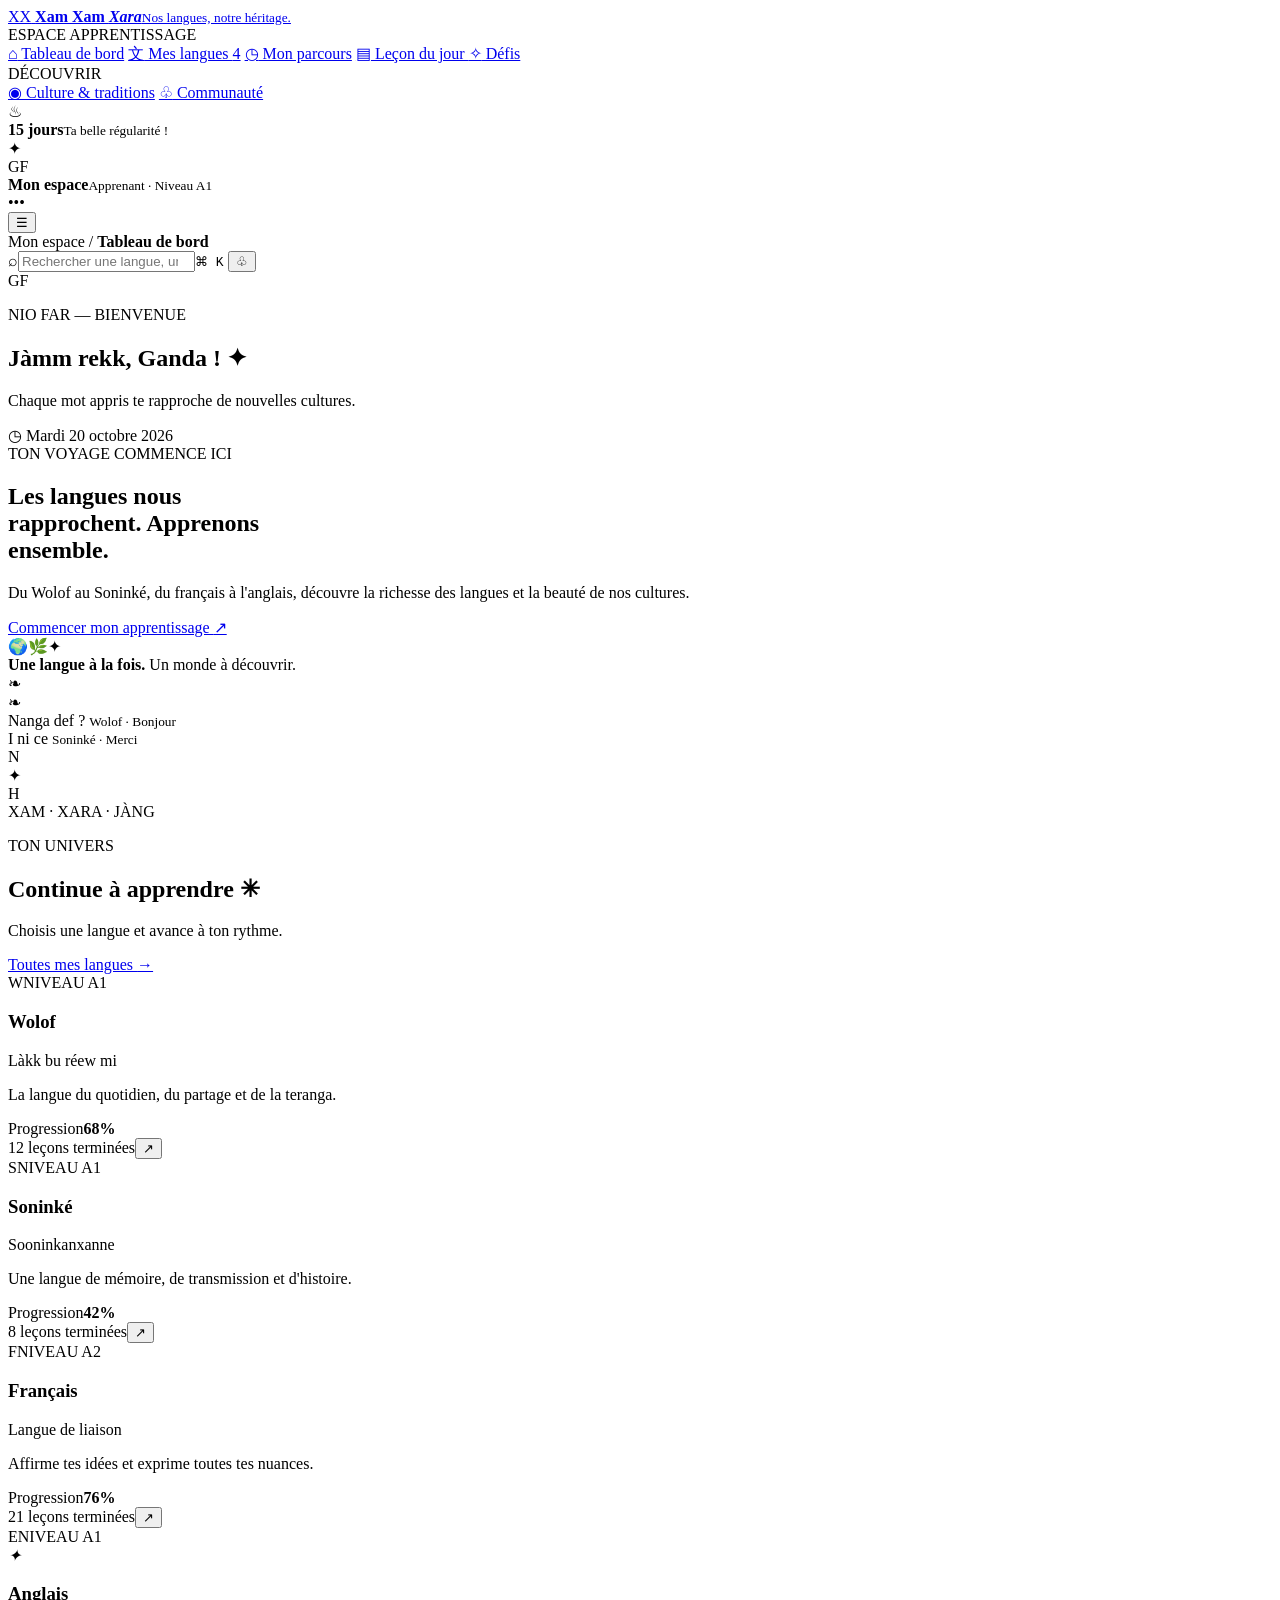
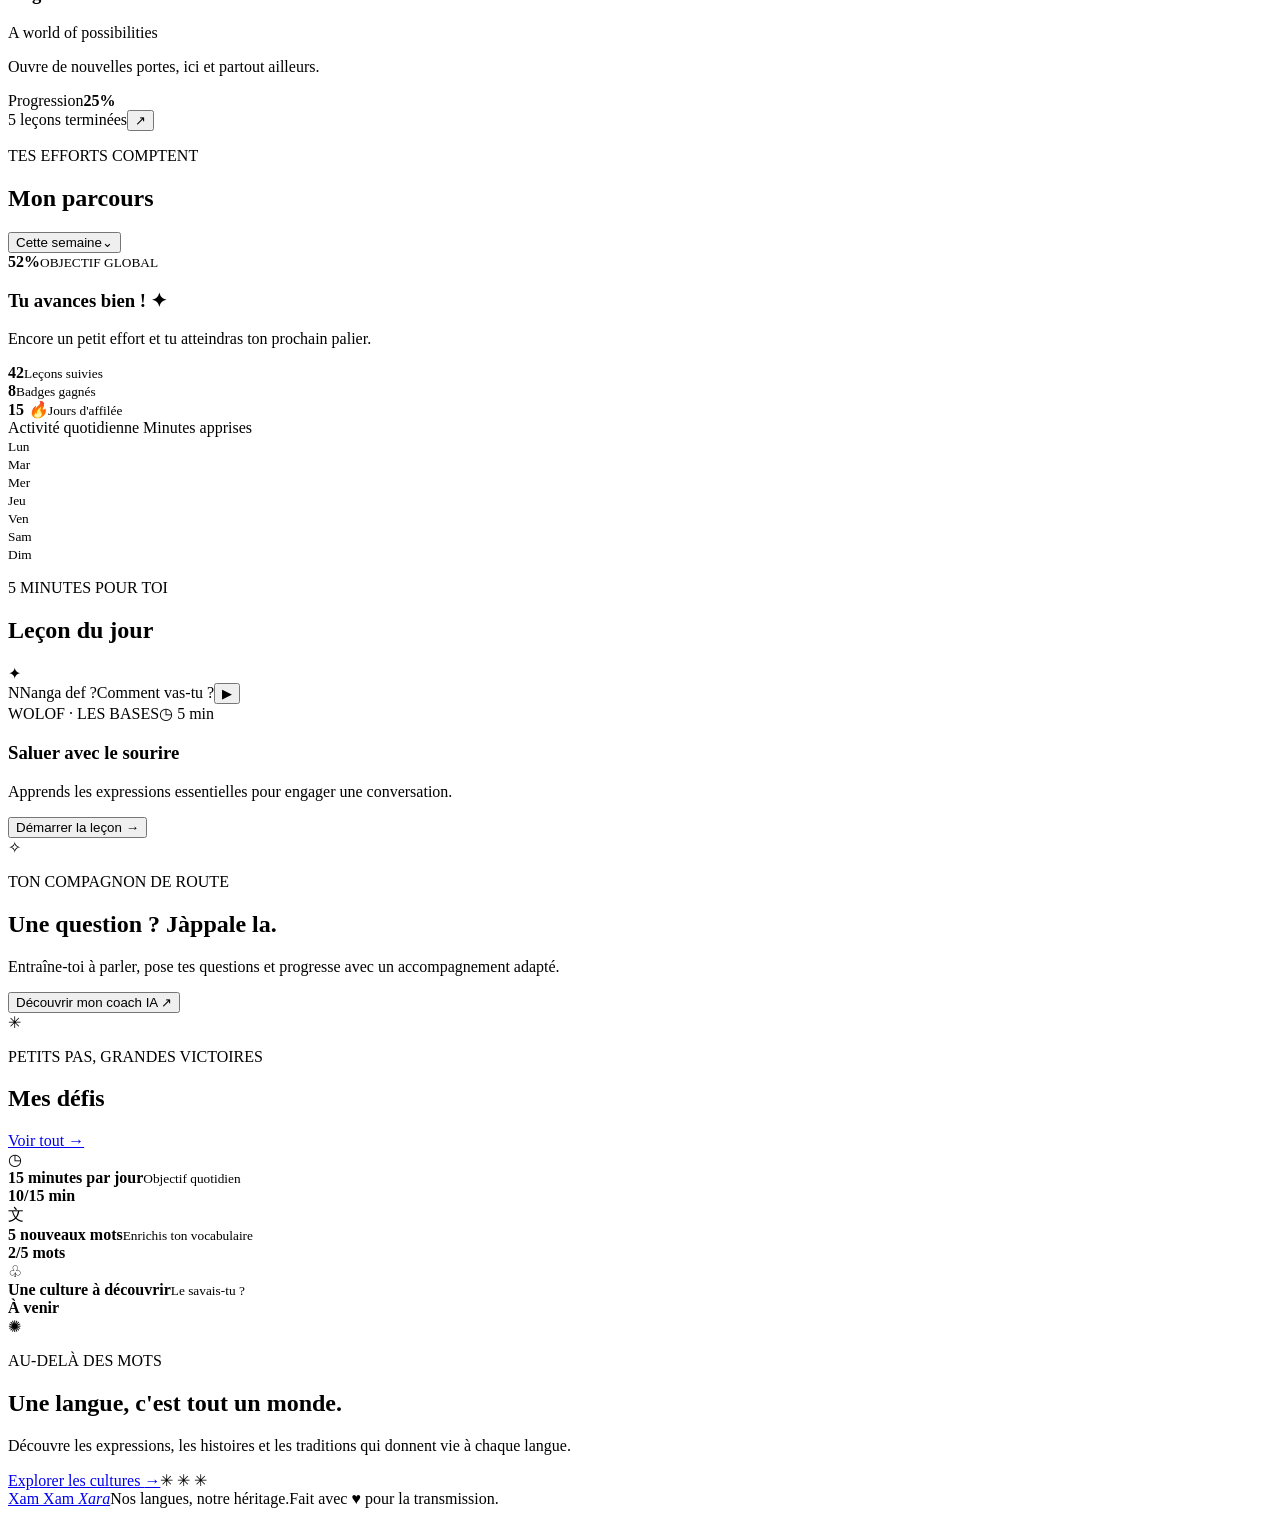
==== maquette-xam-xam-xara/index.html @ 40d1ee8f "feat(maquette): ajouter le tableau de bord Xam Xam Xara" ====
<!doctype html>
<html lang="fr">
<head>
  <meta charset="utf-8">
  <meta name="viewport" content="width=device-width, initial-scale=1">
  <meta name="theme-color" content="#123b2b">
  <meta name="description" content="Xam Xam Xara — apprendre les langues du Sénégal et du monde. Nos langues, notre héritage.">
  <title>Xam Xam Xara — Nos langues, notre héritage</title>
  <link rel="stylesheet" href="./styles.css">
</head>
<body>
  <div class="app-shell">
    <aside class="sidebar" id="sidebar">
      <a class="brand" href="#accueil" aria-label="Xam Xam Xara, accueil">
        <span class="brand-mark"><span>XX</span><i></i></span>
        <span class="brand-copy"><strong>Xam Xam <em>Xara</em></strong><small>Nos langues, notre héritage.</small></span>
      </a>
      <div class="nav-label">ESPACE APPRENTISSAGE</div>
      <nav class="main-nav" aria-label="Navigation principale">
        <a class="nav-link active" href="#accueil"><span class="nav-icon">⌂</span> Tableau de bord</a>
        <a class="nav-link" href="#langues"><span class="nav-icon">文</span> Mes langues <span class="nav-count">4</span></a>
        <a class="nav-link" href="#parcours"><span class="nav-icon">◷</span> Mon parcours</a>
        <a class="nav-link" href="#lecon"><span class="nav-icon">▤</span> Leçon du jour <span class="nav-dot"></span></a>
        <a class="nav-link" href="#defis"><span class="nav-icon">✧</span> Défis</a>
      </nav>
      <div class="nav-label explore-label">DÉCOUVRIR</div>
      <nav class="main-nav" aria-label="Découvrir">
        <a class="nav-link" href="#culture"><span class="nav-icon">◉</span> Culture & traditions</a>
        <a class="nav-link" href="#communaute"><span class="nav-icon">♧</span> Communauté</a>
      </nav>
      <div class="sidebar-bottom">
        <div class="streak-card"><span class="streak-flame">♨</span><div><strong>15 jours</strong><small>Ta belle régularité !</small></div><span class="streak-spark">✦</span></div>
        <div class="sidebar-user"><div class="avatar avatar-small">GF</div><div class="user-copy"><strong>Mon espace</strong><small>Apprenant · Niveau A1</small></div><span class="more">•••</span></div>
      </div>
    </aside>

    <main class="main-content" id="accueil">
      <header class="topbar">
        <button class="mobile-menu" id="menuToggle" aria-label="Ouvrir le menu">☰</button>
        <div class="breadcrumb">Mon espace <span>/</span> <strong>Tableau de bord</strong></div>
        <div class="top-actions">
          <label class="search-box"><span>⌕</span><input id="globalSearch" type="search" placeholder="Rechercher une langue, une leçon…" aria-label="Rechercher"><kbd>⌘ K</kbd></label>
          <button class="icon-button notification" aria-label="Notifications" id="notifyButton">♧<i></i></button>
          <div class="top-avatar avatar">GF</div>
        </div>
      </header>

      <div class="content-wrap">
        <section class="welcome-row">
          <div><p class="eyebrow"><span class="eyebrow-line"></span> NIO FAR — BIENVENUE</p><h1>Jàmm rekk, <span>Ganda !</span> <span class="wave">✦</span></h1><p class="welcome-sub">Chaque mot appris te rapproche de nouvelles cultures.</p></div>
          <div class="date-chip"><span>◷</span> Mardi 20 octobre 2026</div>
        </section>

        <section class="hero-banner" aria-label="Présentation de Xam Xam Xara">
          <div class="hero-text">
            <span class="hero-kicker"><span class="kicker-dot"></span> TON VOYAGE COMMENCE ICI</span>
            <h2>Les langues nous<br>rapprochent. <span>Apprenons<br>ensemble.</span></h2>
            <p>Du Wolof au Soninké, du français à l'anglais, découvre la richesse des langues et la beauté de nos cultures.</p>
            <a class="primary-button" href="#langues">Commencer mon apprentissage <span>↗</span></a>
            <div class="hero-proof"><div class="proof-avatars"><span>🌍</span><span>🌿</span><span>✦</span></div><span><strong>Une langue à la fois.</strong> Un monde à découvrir.</span></div>
          </div>
          <div class="hero-art" aria-hidden="true">
            <div class="sun-disc"></div><div class="art-orbit orbit-one"></div><div class="art-orbit orbit-two"></div>
            <div class="art-person person-back"><div class="person-head"></div><div class="person-body"></div></div>
            <div class="art-person person-front"><div class="person-head"></div><div class="person-body"></div></div>
            <div class="art-leaf leaf-one">❧</div><div class="art-leaf leaf-two">❧</div>
            <div class="floating-word word-wolof">Nanga def ? <small>Wolof · Bonjour</small></div>
            <div class="floating-word word-soninke">I ni ce <small>Soninké · Merci</small></div>
            <div class="pattern-stamp">N<br><span>✦</span><br>H</div>
          </div>
          <div class="hero-decoration">XAM · XARA · JÀNG</div>
        </section>

        <section class="section-block" id="langues">
          <div class="section-heading"><div><p class="eyebrow">TON UNIVERS</p><h2>Continue à apprendre <span class="heading-spark">✳</span></h2><p class="section-subtitle">Choisis une langue et avance à ton rythme.</p></div><a class="text-link" href="#langues">Toutes mes langues <span>→</span></a></div>
          <div class="language-grid" id="languageGrid">
            <article class="language-card wolof" data-search="wolof sénégal langue nationale">
              <div class="language-top"><span class="language-symbol">W</span><span class="level-pill">NIVEAU A1</span></div><div class="language-flag flag-sn"><i></i></div>
              <h3>Wolof</h3><p class="native-name">Làkk bu réew mi</p><p class="language-desc">La langue du quotidien, du partage et de la teranga.</p>
              <div class="progress-meta"><span>Progression</span><strong>68%</strong></div><div class="progress-track"><span style="width:68%"></span></div>
              <div class="card-bottom"><span>12 leçons terminées</span><button class="round-arrow" data-start="Wolof" aria-label="Continuer le wolof">↗</button></div>
            </article>
            <article class="language-card soninke" data-search="soninké soninke langue patrimoine">
              <div class="language-top"><span class="language-symbol">S</span><span class="level-pill">NIVEAU A1</span></div><div class="language-flag flag-soninke"><i></i></div>
              <h3>Soninké</h3><p class="native-name">Sooninkanxanne</p><p class="language-desc">Une langue de mémoire, de transmission et d'histoire.</p>
              <div class="progress-meta"><span>Progression</span><strong>42%</strong></div><div class="progress-track"><span style="width:42%"></span></div>
              <div class="card-bottom"><span>8 leçons terminées</span><button class="round-arrow" data-start="Soninké" aria-label="Continuer le soninké">↗</button></div>
            </article>
            <article class="language-card french" data-search="français français langue">
              <div class="language-top"><span class="language-symbol">F</span><span class="level-pill">NIVEAU A2</span></div><div class="language-flag flag-fr"><i></i></div>
              <h3>Français</h3><p class="native-name">Langue de liaison</p><p class="language-desc">Affirme tes idées et exprime toutes tes nuances.</p>
              <div class="progress-meta"><span>Progression</span><strong>76%</strong></div><div class="progress-track"><span style="width:76%"></span></div>
              <div class="card-bottom"><span>21 leçons terminées</span><button class="round-arrow" data-start="Français" aria-label="Continuer le français">↗</button></div>
            </article>
            <article class="language-card english" data-search="anglais english langue internationale">
              <div class="language-top"><span class="language-symbol">E</span><span class="level-pill">NIVEAU A1</span></div><div class="language-flag flag-en"><i>✦</i></div>
              <h3>Anglais</h3><p class="native-name">A world of possibilities</p><p class="language-desc">Ouvre de nouvelles portes, ici et partout ailleurs.</p>
              <div class="progress-meta"><span>Progression</span><strong>25%</strong></div><div class="progress-track"><span style="width:25%"></span></div>
              <div class="card-bottom"><span>5 leçons terminées</span><button class="round-arrow" data-start="Anglais" aria-label="Continuer l'anglais">↗</button></div>
            </article>
          </div>
          <p class="empty-search" id="emptySearch" hidden>Aucune langue ne correspond à ta recherche.</p>
        </section>

        <section class="dashboard-grid" id="parcours">
          <article class="panel progress-panel"><div class="panel-heading"><div><p class="eyebrow">TES EFFORTS COMPTENT</p><h2>Mon parcours</h2></div><button class="subtle-button" id="periodButton">Cette semaine⌄</button></div>
            <div class="progress-summary"><div class="progress-ring" aria-label="52 pour cent de progression"><div><strong>52<span>%</span></strong><small>OBJECTIF GLOBAL</small></div></div><div class="summary-copy"><h3>Tu avances bien ! <span>✦</span></h3><p>Encore un petit effort et tu atteindras ton prochain palier.</p><div class="mini-stats"><div><strong>42</strong><small>Leçons suivies</small></div><div><strong>8</strong><small>Badges gagnés</small></div><div><strong>15 <i>🔥</i></strong><small>Jours d'affilée</small></div></div></div></div>
            <div class="weekly-chart"><div class="chart-label"><span>Activité quotidienne</span><span class="chart-legend"><i></i> Minutes apprises</span></div><div class="chart-bars" aria-label="Activité de lundi à dimanche"><div class="bar-day"><span class="bar" style="height:45%"></span><small>Lun</small></div><div class="bar-day"><span class="bar" style="height:72%"></span><small>Mar</small></div><div class="bar-day"><span class="bar today" style="height:58%"></span><small>Mer</small></div><div class="bar-day"><span class="bar" style="height:32%"></span><small>Jeu</small></div><div class="bar-day"><span class="bar" style="height:88%"></span><small>Ven</small></div><div class="bar-day"><span class="bar" style="height:63%"></span><small>Sam</small></div><div class="bar-day"><span class="bar future" style="height:16%"></span><small>Dim</small></div></div></div>
          </article>

          <article class="panel daily-panel" id="lecon"><div class="panel-heading"><div><p class="eyebrow">5 MINUTES POUR TOI</p><h2>Leçon du jour</h2></div><span class="daily-icon">✦</span></div>
            <div class="lesson-art"><div class="lesson-sun"></div><div class="lesson-land land-back"></div><div class="lesson-land land-front"></div><span class="lesson-letter">N</span><span class="lesson-word">Nanga def ?</span><span class="lesson-translation">Comment vas-tu ?</span><button class="audio-play" id="audioButton" aria-label="Écouter la prononciation">▶</button></div>
            <div class="lesson-info"><div><span class="lesson-language">WOLOF · LES BASES</span><span class="lesson-time">◷ 5 min</span></div><h3>Saluer avec le sourire</h3><p>Apprends les expressions essentielles pour engager une conversation.</p><button class="primary-button full-button" id="lessonButton">Démarrer la leçon <span>→</span></button></div>
          </article>
        </section>

        <section class="lower-grid">
          <article class="coach-card" id="communaute"><div class="coach-orb">✧</div><div class="coach-copy"><p class="eyebrow">TON COMPAGNON DE ROUTE</p><h2>Une question ? <span>Jàppale la.</span></h2><p>Entraîne-toi à parler, pose tes questions et progresse avec un accompagnement adapté.</p><button class="coach-button" id="coachButton">Découvrir mon coach IA <span>↗</span></button></div><div class="coach-spark">✳</div></article>
          <article class="panel challenges-panel" id="defis"><div class="panel-heading"><div><p class="eyebrow">PETITS PAS, GRANDES VICTOIRES</p><h2>Mes défis</h2></div><a class="text-link" href="#defis">Voir tout →</a></div>
            <div class="challenge-row"><span class="challenge-icon orange-icon">◷</span><div class="challenge-copy"><strong>15 minutes par jour</strong><small>Objectif quotidien</small><div class="challenge-progress"><span style="width:67%"></span></div></div><b>10/15 min</b></div>
            <div class="challenge-row"><span class="challenge-icon green-icon">文</span><div class="challenge-copy"><strong>5 nouveaux mots</strong><small>Enrichis ton vocabulaire</small><div class="challenge-progress"><span style="width:40%"></span></div></div><b>2/5 mots</b></div>
            <div class="challenge-row"><span class="challenge-icon purple-icon">♧</span><div class="challenge-copy"><strong>Une culture à découvrir</strong><small>Le savais-tu ?</small><div class="challenge-progress"><span style="width:0%"></span></div></div><b>À venir</b></div>
          </article>
        </section>

        <section class="culture-strip" id="culture"><div class="culture-icon">✺</div><div><p class="eyebrow">AU-DELÀ DES MOTS</p><h2>Une langue, c'est tout un monde.</h2><p>Découvre les expressions, les histoires et les traditions qui donnent vie à chaque langue.</p></div><a href="#culture" class="culture-link">Explorer les cultures <span>→</span></a><span class="culture-pattern">✳ ✳ ✳</span></section>
        <footer class="footer"><a class="footer-brand" href="#accueil">Xam Xam <em>Xara</em></a><span>Nos langues, notre héritage.</span><span>Fait avec ♥ pour la transmission.</span></footer>
      </div>
    </main>
  </div>
  <div class="toast" id="toast" role="status" aria-live="polite"></div>
  <script src="./app.js"></script>
</body>
</html>
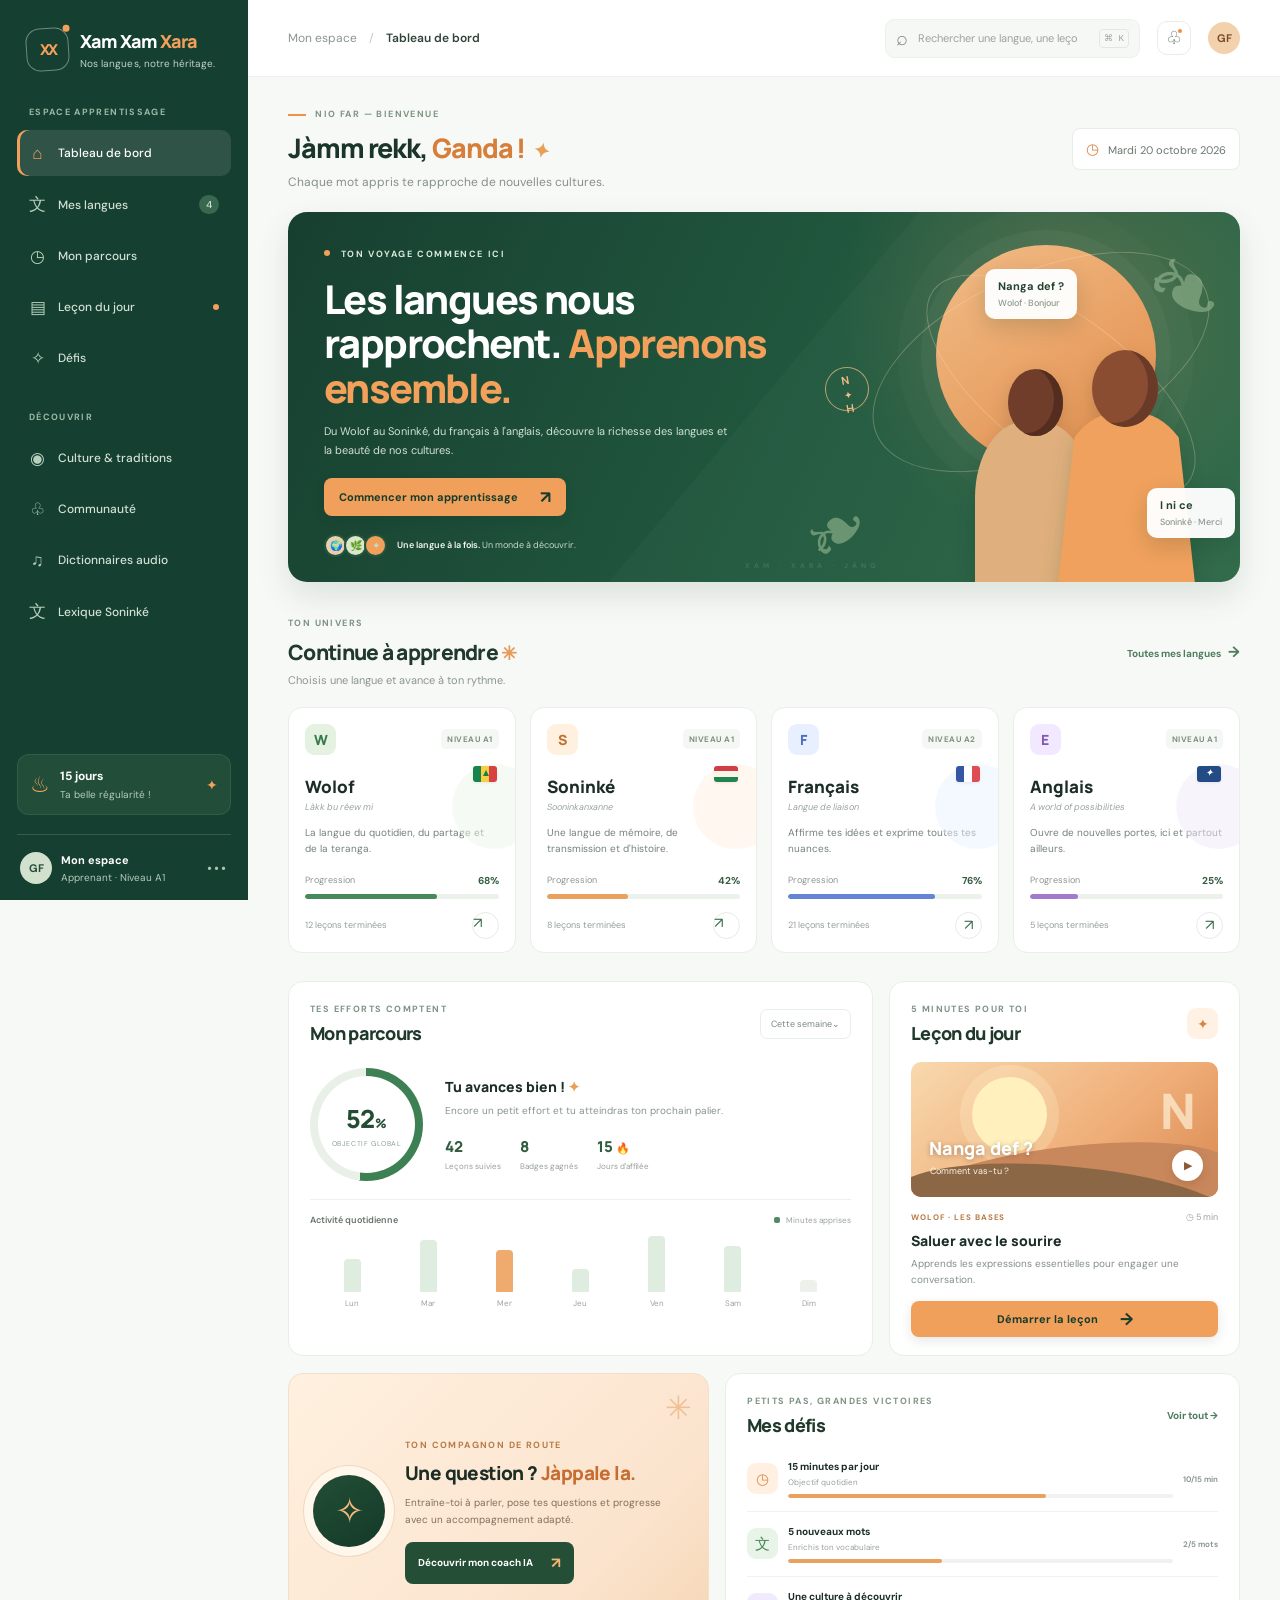
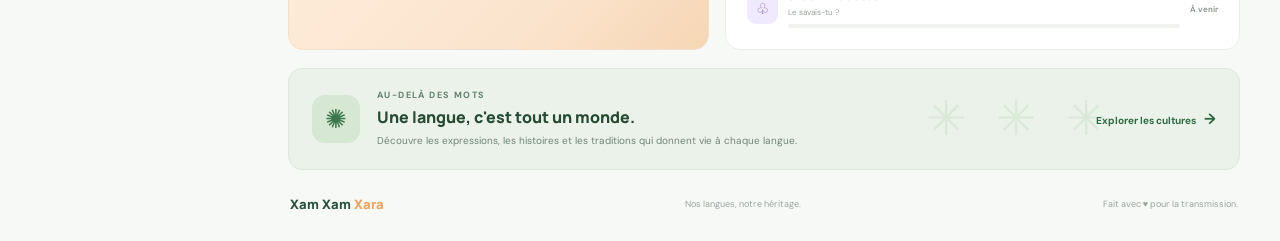
==== commit 28813bc9: "feat(ui): connect Wolof and Soninke dictionary entry points" ====
--- a/maquette-xam-xam-xara/index.html
+++ b/maquette-xam-xam-xara/index.html
@@ -27,6 +27,8 @@
       <nav class="main-nav" aria-label="Découvrir">
         <a class="nav-link" href="#culture"><span class="nav-icon">◉</span> Culture & traditions</a>
         <a class="nav-link" href="#communaute"><span class="nav-icon">♧</span> Communauté</a>
+        <a class="nav-link" href="./soninke-lab/apprendre.html"><span class="nav-icon">♫</span> Dictionnaires audio</a>
+        <a class="nav-link" href="./soninke-lab/lexique.html"><span class="nav-icon">文</span> Lexique Soninké</a>
       </nav>
       <div class="sidebar-bottom">
         <div class="streak-card"><span class="streak-flame">♨</span><div><strong>15 jours</strong><small>Ta belle régularité !</small></div><span class="streak-spark">✦</span></div>
@@ -78,13 +80,13 @@
               <div class="language-top"><span class="language-symbol">W</span><span class="level-pill">NIVEAU A1</span></div><div class="language-flag flag-sn"><i></i></div>
               <h3>Wolof</h3><p class="native-name">Làkk bu réew mi</p><p class="language-desc">La langue du quotidien, du partage et de la teranga.</p>
               <div class="progress-meta"><span>Progression</span><strong>68%</strong></div><div class="progress-track"><span style="width:68%"></span></div>
-              <div class="card-bottom"><span>12 leçons terminées</span><button class="round-arrow" data-start="Wolof" aria-label="Continuer le wolof">↗</button></div>
+              <div class="card-bottom"><span>12 leçons terminées</span><a class="round-arrow" href="./soninke-lab/apprendre.html" aria-label="Ouvrir le dictionnaire Wolof audio">↗</a></div>
             </article>
             <article class="language-card soninke" data-search="soninké soninke langue patrimoine">
               <div class="language-top"><span class="language-symbol">S</span><span class="level-pill">NIVEAU A1</span></div><div class="language-flag flag-soninke"><i></i></div>
               <h3>Soninké</h3><p class="native-name">Sooninkanxanne</p><p class="language-desc">Une langue de mémoire, de transmission et d'histoire.</p>
               <div class="progress-meta"><span>Progression</span><strong>42%</strong></div><div class="progress-track"><span style="width:42%"></span></div>
-              <div class="card-bottom"><span>8 leçons terminées</span><button class="round-arrow" data-start="Soninké" aria-label="Continuer le soninké">↗</button></div>
+              <div class="card-bottom"><span>8 leçons terminées</span><a class="round-arrow" href="./soninke-lab/lexique.html" aria-label="Ouvrir le lexique Soninké audio">↗</a></div>
             </article>
             <article class="language-card french" data-search="français français langue">
               <div class="language-top"><span class="language-symbol">F</span><span class="level-pill">NIVEAU A2</span></div><div class="language-flag flag-fr"><i></i></div>
@@ -109,7 +111,7 @@
           </article>
 
           <article class="panel daily-panel" id="lecon"><div class="panel-heading"><div><p class="eyebrow">5 MINUTES POUR TOI</p><h2>Leçon du jour</h2></div><span class="daily-icon">✦</span></div>
-            <div class="lesson-art"><div class="lesson-sun"></div><div class="lesson-land land-back"></div><div class="lesson-land land-front"></div><span class="lesson-letter">N</span><span class="lesson-word">Nanga def ?</span><span class="lesson-translation">Comment vas-tu ?</span><button class="audio-play" id="audioButton" aria-label="Écouter la prononciation">▶</button></div>
+            <div class="lesson-art"><div class="lesson-sun"></div><div class="lesson-land land-back"></div><div class="lesson-land land-front"></div><span class="lesson-letter">N</span><span class="lesson-word">Nanga def ?</span><span class="lesson-translation">Comment vas-tu ?</span><button class="audio-play" id="audioButton" aria-label="Ouvrir les audios Wolof">▶</button></div>
             <div class="lesson-info"><div><span class="lesson-language">WOLOF · LES BASES</span><span class="lesson-time">◷ 5 min</span></div><h3>Saluer avec le sourire</h3><p>Apprends les expressions essentielles pour engager une conversation.</p><button class="primary-button full-button" id="lessonButton">Démarrer la leçon <span>→</span></button></div>
           </article>
         </section>
--- a/maquette-xam-xam-xara/styles.css
+++ b/maquette-xam-xam-xara/styles.css
@@ -0,0 +1,8 @@
+@import url('https://fonts.googleapis.com/css2?family=DM+Sans:wght@400;500;600;700&family=Manrope:wght@400;500;600;700;800&display=swap');
+:root{--forest:#153f30;--forest-2:#1c503c;--green:#2d7651;--mint:#eaf4ec;--orange:#ef9148;--orange-dark:#d9752c;--ink:#1b2d25;--muted:#7d8981;--line:#e8ece8;--paper:#fff;--canvas:#f7f9f6;--shadow:0 8px 28px rgba(29,55,39,.055)}
+*{box-sizing:border-box}html{scroll-behavior:smooth;scroll-padding-top:88px}body{margin:0;background:var(--canvas);color:var(--ink);font-family:'DM Sans',sans-serif;font-size:14px;-webkit-font-smoothing:antialiased}a{color:inherit;text-decoration:none}button,input{font:inherit}button{cursor:pointer}.app-shell{min-height:100vh}.sidebar{position:fixed;inset:0 auto 0 0;width:248px;background:var(--forest);color:#fff;display:flex;flex-direction:column;padding:28px 17px 16px;z-index:20;overflow-y:auto}.brand{display:flex;align-items:center;gap:11px;padding:0 9px 35px}.brand-mark{width:43px;height:43px;display:grid;place-items:center;position:relative;border:1px solid rgba(255,255,255,.38);border-radius:14px;color:#f6a05a;font-family:Manrope,sans-serif;font-size:15px;font-weight:800;letter-spacing:-2px;transform:rotate(-4deg)}.brand-mark span{transform:rotate(4deg)}.brand-mark i{position:absolute;width:7px;height:7px;border-radius:50%;background:#f3a058;right:-3px;top:-3px}.brand-copy{display:flex;flex-direction:column;gap:4px}.brand-copy strong{font:800 18px Manrope,sans-serif;letter-spacing:-.8px}.brand-copy em,.footer-brand em{color:#f3a05b;font-style:normal}.brand-copy small{font-size:10px;color:#c2d3c8;letter-spacing:.05px}.nav-label{font-size:9px;font-weight:700;letter-spacing:1.35px;color:#9bb9a7;padding:0 12px 12px}.main-nav{display:grid;gap:5px}.nav-link{display:flex;align-items:center;gap:12px;padding:12px;border-radius:10px;color:#d2e0d6;font-size:12px;font-weight:500;transition:background .2s,color .2s}.nav-link:hover,.nav-link.active{background:rgba(255,255,255,.11);color:#fff}.nav-link.active{box-shadow:inset 3px 0 #f2a05b}.nav-icon{width:17px;text-align:center;font-size:17px;color:#b6d0bd}.nav-link.active .nav-icon{color:#f6a15c}.nav-count{margin-left:auto;background:#38684f;border-radius:20px;padding:3px 7px;font-size:10px}.nav-dot{width:6px;height:6px;border-radius:50%;background:#f2a05b;margin-left:auto}.explore-label{margin-top:30px}.sidebar-bottom{margin-top:auto;padding-top:28px}.streak-card{display:flex;align-items:center;gap:10px;background:#214d39;border:1px solid rgba(255,255,255,.08);padding:13px 12px;border-radius:12px;margin-bottom:19px}.streak-flame{font-size:22px;color:#f7a25a}.streak-card div,.user-copy{display:grid;gap:4px}.streak-card strong{font-size:12px}.streak-card small,.user-copy small{font-size:10px;color:#b5cbbd}.streak-spark{margin-left:auto;color:#f7a25a}.sidebar-user{display:flex;align-items:center;gap:9px;border-top:1px solid rgba(255,255,255,.14);padding:17px 3px 0}.avatar{width:35px;height:35px;border-radius:50%;background:#f3d1ad;color:#784c2d;display:grid;place-items:center;font-size:11px;font-weight:700;flex-shrink:0}.avatar-small{width:32px;height:32px;background:#d1e1ce;color:#254c38}.user-copy strong{font-size:11px}.more{margin-left:auto;letter-spacing:2px;color:#adc4b4}.main-content{margin-left:248px;min-width:0}.topbar{height:77px;background:rgba(255,255,255,.94);border-bottom:1px solid #edf0ec;display:flex;align-items:center;justify-content:space-between;padding:0 40px;position:sticky;top:0;z-index:10;backdrop-filter:blur(12px)}.breadcrumb{font-size:12px;color:#8b958e}.breadcrumb span{padding:0 9px;color:#c1c9c2}.breadcrumb strong{color:#304339;font-weight:600}.top-actions{display:flex;align-items:center;gap:17px}.search-box{width:255px;display:flex;align-items:center;gap:8px;background:#f6f8f5;border:1px solid #edf0ec;border-radius:9px;padding:9px 10px;color:#7c8b80}.search-box>span{font-size:20px;line-height:14px}.search-box input{min-width:0;flex:1;background:transparent;border:0;outline:0;font-size:11px;color:var(--ink)}.search-box input::placeholder{color:#9aa49d}.search-box kbd{font-size:9px;color:#9da79f;border:1px solid #e2e8e1;border-radius:4px;padding:3px 4px;white-space:nowrap}.icon-button{width:34px;height:34px;border:1px solid var(--line);background:#fff;border-radius:10px;color:#5e6f63;font-size:18px;position:relative}.notification i{position:absolute;right:7px;top:6px;width:6px;height:6px;background:#ed8d48;border:1px solid #fff;border-radius:50%}.top-avatar{width:32px;height:32px}.mobile-menu{display:none}.content-wrap{max-width:1450px;margin:auto;padding:31px 40px 20px}.welcome-row{display:flex;justify-content:space-between;align-items:center;margin-bottom:22px}.eyebrow{font-size:9px;letter-spacing:1.4px;font-weight:700;color:#7e9384;margin:0 0 9px}.eyebrow-line{display:inline-block;width:18px;height:2px;background:var(--orange);vertical-align:middle;margin-right:6px}.welcome-row h1{font:800 clamp(23px,2.1vw,29px) Manrope,sans-serif;letter-spacing:-1.1px;margin:0;color:#1b3528}.welcome-row h1>span:first-child{color:#d77e3b}.wave{font-size:20px;color:#e9a056;display:inline-block;transform:rotate(12deg);margin-left:4px}.welcome-sub{color:#859188;margin:8px 0 0;font-size:12px}.date-chip{background:#fff;border:1px solid #e8ece7;border-radius:8px;padding:10px 13px;color:#69786d;font-size:11px;white-space:nowrap}.date-chip span{color:#d88443;margin-right:6px;font-size:15px}.hero-banner{min-height:322px;position:relative;overflow:hidden;border-radius:19px;background:linear-gradient(115deg,#173f30 0%,#21583e 54%,#2d6847 100%);color:#fff;display:flex;box-shadow:0 14px 32px rgba(24,66,44,.12)}.hero-banner:before{content:"";position:absolute;inset:0;background:radial-gradient(circle at 82% 27%,rgba(242,165,94,.18),transparent 28%),linear-gradient(130deg,transparent 50%,rgba(255,255,255,.025) 50%);pointer-events:none}.hero-text{position:relative;z-index:2;padding:31px 0 25px 36px;width:56%;max-width:580px}.hero-kicker{font-size:9px;letter-spacing:1.6px;font-weight:700;color:#d9e9db}.kicker-dot{display:inline-block;width:6px;height:6px;background:#f2a15b;border-radius:50%;margin-right:7px;vertical-align:1px}.hero-text h2{font:800 clamp(29px,3.1vw,42px)/1.12 Manrope,sans-serif;letter-spacing:-1.6px;margin:16px 0 12px}.hero-text h2 span{color:#f2a05a}.hero-text>p{max-width:410px;color:#d0e0d4;line-height:1.7;font-size:11px;margin:0 0 18px}.primary-button{border:0;border-radius:8px;background:#f0a05b;color:#173b2b;padding:12px 15px;display:inline-flex;align-items:center;justify-content:center;gap:22px;font-weight:700;font-size:11px;transition:transform .2s,background .2s;box-shadow:0 4px 12px rgba(9,30,17,.1)}.primary-button:hover{transform:translateY(-2px);background:#ffb36f}.primary-button span{font-size:17px;line-height:10px}.hero-proof{display:flex;align-items:center;gap:10px;margin-top:18px;font-size:9px;color:#c6d8cc}.hero-proof strong{color:#f2f7f3;font-weight:600}.proof-avatars{display:flex;padding-left:3px}.proof-avatars span{width:23px;height:23px;margin-left:-3px;border-radius:50%;background:#e7d0ac;display:grid;place-items:center;border:2px solid #24543b;font-size:10px}.proof-avatars span:nth-child(2){background:#d9e7cb}.proof-avatars span:nth-child(3){background:#f0a05b}.hero-art{position:absolute;right:0;top:0;width:49%;height:100%;overflow:hidden}.sun-disc{position:absolute;width:220px;height:220px;border-radius:50%;background:linear-gradient(145deg,#f9c18a,#e98d4b);right:18%;top:33px;opacity:.96;box-shadow:0 0 0 15px rgba(255,255,255,.035),0 0 0 38px rgba(255,255,255,.025)}.art-orbit{position:absolute;border:1px solid rgba(255,226,187,.28);border-radius:50%;transform:rotate(-24deg)}.orbit-one{width:360px;height:180px;right:4%;top:60px}.orbit-two{width:320px;height:140px;right:4%;top:104px;transform:rotate(37deg)}.art-person{position:absolute;bottom:-20px;filter:drop-shadow(0 8px 10px rgba(8,30,18,.16))}.person-head{border-radius:50%;position:absolute;z-index:2}.person-body{position:absolute;border-radius:48% 48% 0 0}.person-back{right:31%;height:235px;width:120px}.person-back .person-head{width:55px;height:67px;background:#713d2b;top:2px;left:33px;box-shadow:inset -9px -3px #542c20}.person-back .person-body{width:116px;height:180px;bottom:0;background:#dfb07d;border-radius:42% 42% 0 0}.person-front{right:9%;height:252px;width:142px}.person-front .person-head{width:66px;height:77px;background:#8b4d31;top:0;left:36px;box-shadow:inset -10px -4px #693a28}.person-front .person-body{width:141px;height:190px;bottom:0;background:#f0a15d;border-radius:45% 45% 0 0;clip-path:polygon(15% 0,85% 0,100% 100%,0 100%)}.art-leaf{position:absolute;font-size:95px;line-height:1;color:#8fb28b;opacity:.65}.leaf-one{right:3%;top:30px;transform:rotate(30deg)}.leaf-two{left:7%;bottom:12px;transform:rotate(-35deg);font-size:75px}.floating-word{position:absolute;z-index:3;background:rgba(255,255,255,.96);color:#234332;border-radius:10px;padding:10px 13px;font-size:11px;font-weight:700;box-shadow:0 8px 22px rgba(14,44,24,.16);white-space:nowrap}.floating-word small{display:block;font-size:9px;font-weight:500;color:#8b988e;margin-top:4px}.word-wolof{right:35%;top:57px}.word-soninke{right:1%;bottom:44px}.pattern-stamp{position:absolute;left:11%;top:42%;font:700 11px Manrope;text-align:center;line-height:1.3;color:#f5bc83;border:1px solid rgba(245,188,131,.7);border-radius:50%;width:44px;height:44px;padding-top:5px;transform:rotate(-10deg)}.pattern-stamp span{font-size:9px}.hero-decoration{position:absolute;bottom:12px;left:48%;font-size:7px;letter-spacing:4px;color:rgba(255,255,255,.12);font-weight:700}.section-block{margin-top:35px}.section-heading,.panel-heading{display:flex;align-items:center;justify-content:space-between;gap:15px}.section-heading h2,.panel-heading h2{font:800 21px Manrope,sans-serif;letter-spacing:-.7px;margin:0;color:#20392c}.heading-spark{color:#e79a57;font-size:19px}.section-subtitle{color:#8a968d;font-size:11px;margin:7px 0 0}.text-link{color:#4f7c5e;font-size:10px;font-weight:700;white-space:nowrap}.text-link span{font-size:15px;margin-left:5px}.language-grid{display:grid;grid-template-columns:repeat(4,minmax(0,1fr));gap:14px;margin-top:20px}.language-card{position:relative;background:#fff;border:1px solid #e9eee8;border-radius:14px;padding:16px 16px 13px;min-width:0;overflow:hidden;transition:transform .2s,box-shadow .2s}.language-card:hover{transform:translateY(-3px);box-shadow:var(--shadow)}.language-card:before{content:"";position:absolute;right:-22px;top:56px;width:85px;height:85px;border-radius:50%;opacity:.5}.wolof:before{background:#edf6e9}.soninke:before{background:#fff0e2}.french:before{background:#e9f1ff}.english:before{background:#f2eafa}.language-top{display:flex;align-items:center;justify-content:space-between;position:relative;z-index:1}.language-symbol{width:31px;height:31px;border-radius:9px;display:grid;place-items:center;font:800 14px Manrope}.wolof .language-symbol{background:#e5f2e2;color:#36794d}.soninke .language-symbol{background:#fff0df;color:#bd7132}.french .language-symbol{background:#e8efff;color:#4e6ec0}.english .language-symbol{background:#f2e8ff;color:#8558b4}.level-pill{font-size:8px;font-weight:700;letter-spacing:.5px;color:#7e8e81;background:#f5f7f4;border-radius:5px;padding:5px 6px}.language-flag{position:absolute;right:18px;top:58px;width:24px;height:16px;border-radius:3px;overflow:hidden;box-shadow:0 1px 3px #0001}.flag-sn{background:linear-gradient(90deg,#17834d 0 33.33%,#f7ce40 33.33% 66.66%,#d94040 66.66%)}.flag-sn i{position:absolute;left:10px;top:4px;width:0;height:0;border-left:3px solid transparent;border-right:3px solid transparent;border-bottom:6px solid #16804a}.flag-soninke{background:linear-gradient(#cf3e42 0 33%,#f8f4e7 33% 66%,#21844f 66%)}.flag-fr{background:linear-gradient(90deg,#3456a4 0 33%,#fff 33% 66%,#df4c54 66%)}.flag-en{background:#234b85;color:#fff;font-size:10px;text-align:center}.language-card h3{font:800 17px Manrope,sans-serif;margin:20px 0 3px;position:relative}.native-name{font-size:9px;color:#9aa49b;margin:0 0 12px;font-style:italic}.language-desc{color:#758279;font-size:10px;line-height:1.6;min-height:32px;margin:0 0 17px}.progress-meta{display:flex;justify-content:space-between;align-items:center;font-size:9px;color:#8b968d;margin-bottom:7px}.progress-meta strong{color:#325c40;font-size:10px}.progress-track{height:5px;border-radius:10px;background:#edf1ec;overflow:hidden}.progress-track span{display:block;height:100%;border-radius:10px;background:#47885c}.soninke .progress-track span{background:#e9a15c}.french .progress-track span{background:#6485d5}.english .progress-track span{background:#a17acb}.card-bottom{display:flex;align-items:center;justify-content:space-between;margin-top:13px;font-size:9px;color:#96a097}.round-arrow{border:1px solid #e4eae3;background:#fff;color:#3d6f4d;width:27px;height:27px;border-radius:50%;font-size:15px;transition:background .2s,color .2s}.round-arrow:hover{background:var(--forest);color:#fff}.empty-search{color:#87938a;font-size:12px;padding:15px}.dashboard-grid{display:grid;grid-template-columns:minmax(0,1.25fr) minmax(290px,.75fr);gap:16px;margin-top:28px}.panel{background:#fff;border:1px solid #e9eee8;border-radius:15px;padding:21px;min-width:0}.panel-heading .eyebrow{margin-bottom:6px}.panel-heading h2{font-size:18px}.subtle-button{border:1px solid #e9eee8;background:#fff;border-radius:7px;padding:8px 10px;color:#7b897f;font-size:9px}.progress-summary{display:flex;align-items:center;gap:22px;margin:23px 0 18px}.progress-ring{width:113px;height:113px;border-radius:50%;background:conic-gradient(#3d8054 0 52%,#e8f0e8 52% 100%);display:grid;place-items:center;flex-shrink:0;position:relative}.progress-ring:before{content:"";position:absolute;inset:8px;border-radius:50%;background:#fff}.progress-ring>div{z-index:1;display:grid;justify-items:center;gap:3px}.progress-ring strong{font:800 25px Manrope;color:#234d33}.progress-ring strong span{font-size:13px}.progress-ring small{font-size:7px;letter-spacing:.6px;color:#91a094}.summary-copy{min-width:0;flex:1}.summary-copy h3{font:800 14px Manrope;margin:0 0 7px}.summary-copy h3 span{color:#e8a057}.summary-copy>p{font-size:10px;color:#89948c;line-height:1.55;margin:0 0 17px;max-width:300px}.mini-stats{display:flex;gap:19px}.mini-stats>div{display:grid;gap:4px}.mini-stats strong{font:800 15px Manrope;color:#315d3e}.mini-stats strong i{font-style:normal;font-size:11px}.mini-stats small{font-size:8px;color:#96a097;white-space:nowrap}.weekly-chart{border-top:1px solid #edf0ec;padding-top:14px}.chart-label{display:flex;justify-content:space-between;align-items:center;font-size:9px;font-weight:600;color:#647368}.chart-legend{font-weight:400;color:#9aa49b;font-size:8px}.chart-legend i{display:inline-block;width:6px;height:6px;border-radius:2px;background:#528a61;margin-right:4px}.chart-bars{height:82px;display:flex;align-items:flex-end;justify-content:space-around;padding:10px 4px 0}.bar-day{height:100%;display:flex;flex-direction:column;align-items:center;justify-content:flex-end;gap:6px;flex:1}.bar{width:17px;max-width:65%;background:#dfece0;border-radius:4px 4px 1px 1px;min-height:4px}.bar.today{background:#efab6e}.bar.future{background:#edf0eb}.bar-day small{font-size:8px;color:#9ba49d}.daily-panel{padding:21px 21px 18px}.daily-icon{width:31px;height:31px;border-radius:9px;background:#fff1e3;color:#d98541;display:grid;place-items:center}.lesson-art{height:135px;position:relative;overflow:hidden;border-radius:10px;margin:17px 0 14px;background:linear-gradient(140deg,#f8d9ae,#efad77 60%,#d98750)}.lesson-sun{position:absolute;width:75px;height:75px;border-radius:50%;background:#fff0be;top:15px;left:20%;box-shadow:0 0 0 12px #fff5d23b}.lesson-land{position:absolute;left:-5%;right:-5%;height:80px;bottom:-22px;border-radius:50% 50% 0 0}.land-back{background:#c9875c;transform:rotate(-7deg);bottom:-30px}.land-front{background:#8c6745;bottom:-49px;transform:rotate(5deg)}.lesson-letter{position:absolute;right:22px;top:15px;font:800 49px Manrope;color:#fff5dcaa}.lesson-word{position:absolute;bottom:37px;left:18px;color:#fff;font:800 18px Manrope;text-shadow:0 1px 5px #54331d66}.lesson-translation{position:absolute;bottom:20px;left:19px;color:#fff5e7;font-size:9px}.audio-play{position:absolute;right:15px;bottom:16px;width:31px;height:31px;border:0;border-radius:50%;background:#fff;color:#8d5936;font-size:11px;box-shadow:0 4px 10px #6d402933}.lesson-info>div{display:flex;align-items:center;justify-content:space-between;margin-bottom:8px}.lesson-language{font-size:8px;font-weight:700;letter-spacing:.9px;color:#b87942}.lesson-time{font-size:9px;color:#99a29a}.lesson-info h3{font:800 14px Manrope;margin:0 0 6px}.lesson-info p{font-size:10px;color:#849087;line-height:1.6;margin:0 0 13px}.full-button{width:100%;padding:11px}.lower-grid{display:grid;grid-template-columns:minmax(0,.9fr) minmax(0,1.1fr);gap:16px;margin-top:17px}.coach-card{position:relative;overflow:hidden;display:flex;align-items:center;gap:20px;min-height:235px;border-radius:15px;padding:24px;background:linear-gradient(135deg,#fff0df,#fbe4ce 70%,#f6d6b4);border:1px solid #f3dfca}.coach-orb{flex-shrink:0;width:72px;height:72px;border-radius:50%;display:grid;place-items:center;font-size:35px;color:#f8bc7f;background:linear-gradient(145deg,#244e36,#133a29);box-shadow:0 0 0 9px #fff7eb,0 0 0 10px #f0d8bd}.coach-copy{position:relative;z-index:1}.coach-copy .eyebrow{color:#b87b48}.coach-copy h2{font:800 19px Manrope;margin:0 0 8px;letter-spacing:-.6px}.coach-copy h2 span{color:#c66d32}.coach-copy>p:not(.eyebrow){font-size:10px;line-height:1.7;color:#826e5c;max-width:310px;margin:0 0 14px}.coach-button{background:#244e36;color:#fff;border:0;border-radius:8px;padding:11px 13px;font-size:10px;font-weight:700;display:flex;gap:18px;align-items:center}.coach-button span{color:#f5b575;font-size:15px}.coach-spark{position:absolute;right:16px;top:13px;color:#e6a064;font-size:32px;opacity:.55}.challenges-panel{padding:21px}.challenges-panel .panel-heading{margin-bottom:10px}.challenge-row{display:flex;align-items:center;gap:10px;padding:13px 0;border-bottom:1px solid #f0f2ef}.challenge-row:last-child{border-bottom:0;padding-bottom:0}.challenge-icon{width:31px;height:31px;border-radius:9px;display:grid;place-items:center;font-size:15px;flex-shrink:0}.orange-icon{background:#fff0e1;color:#dc8b48}.green-icon{background:#e8f4e8;color:#458255}.purple-icon{background:#f0eaff;color:#8a68bc}.challenge-copy{flex:1;min-width:0;display:grid;gap:4px}.challenge-copy strong{font-size:10px}.challenge-copy small{font-size:8px;color:#98a29a}.challenge-progress{height:4px;background:#eff2ee;border-radius:6px;overflow:hidden;margin-top:3px}.challenge-progress span{display:block;height:100%;background:#e8a15f;border-radius:6px}.challenge-row b{font-size:8px;color:#849087;white-space:nowrap;font-weight:600}.culture-strip{position:relative;display:flex;align-items:center;gap:17px;background:#eaf2e9;border:1px solid #dce9dc;border-radius:14px;margin-top:18px;padding:20px 23px;overflow:hidden}.culture-icon{width:48px;height:48px;flex-shrink:0;border-radius:13px;background:#d6e8d4;display:grid;place-items:center;color:#3c784b;font-size:26px}.culture-strip .eyebrow{margin-bottom:5px;color:#65816c}.culture-strip h2{font:800 16px Manrope;margin:0 0 5px;color:#254a31}.culture-strip p:not(.eyebrow){font-size:10px;color:#718576;margin:0;line-height:1.6}.culture-link{margin-left:auto;white-space:nowrap;position:relative;z-index:1;color:#2f6b42;font-size:10px;font-weight:700}.culture-link span{font-size:15px;margin-left:6px}.culture-pattern{position:absolute;right:13%;font-size:48px;letter-spacing:10px;color:#dbe9d9;pointer-events:none}.footer{display:flex;align-items:center;justify-content:space-between;padding:25px 2px 8px;color:#9aa49b;font-size:9px}.footer-brand{font:800 13px Manrope;color:#28513a}.toast{position:fixed;bottom:24px;left:50%;transform:translate(-50%,20px);opacity:0;pointer-events:none;background:#173f30;color:#fff;padding:13px 18px;border-radius:10px;font-size:12px;box-shadow:0 10px 35px #102e1d33;z-index:100;transition:opacity .25s,transform .25s;max-width:calc(100% - 30px);text-align:center}.toast.show{opacity:1;transform:translate(-50%,0)}.toast.error{background:#9c4a2d}
+@media(min-width:1500px){.content-wrap{padding-left:52px;padding-right:52px}.hero-banner{min-height:345px}.hero-text{padding-top:40px}.language-card{padding:19px}.language-desc{font-size:11px}}
+@media(max-width:1200px){.sidebar{width:220px}.main-content{margin-left:220px}.topbar{padding:0 25px}.content-wrap{padding:28px 25px 20px}.hero-text{padding-left:28px;width:59%}.hero-art{width:48%}.hero-text h2{font-size:34px}.language-grid{grid-template-columns:repeat(2,minmax(0,1fr))}.language-desc{min-height:0}.dashboard-grid{grid-template-columns:minmax(0,1.1fr) minmax(270px,.9fr)}.lower-grid{grid-template-columns:1fr}.coach-card{min-height:190px}}
+@media(max-width:800px){.sidebar{transform:translateX(-100%);transition:transform .25s;width:260px;box-shadow:10px 0 35px #0a261633}.sidebar.open{transform:translateX(0)}.main-content{margin-left:0}.topbar{height:65px;padding:0 18px}.mobile-menu{display:block;border:0;background:transparent;color:#31523e;font-size:21px;padding:5px}.breadcrumb{display:none}.top-actions{gap:10px}.search-box{width:min(47vw,250px)}.search-box kbd{display:none}.content-wrap{padding:24px 18px 20px}.welcome-row{align-items:flex-start;gap:10px}.welcome-row h1{font-size:24px}.date-chip{font-size:9px;padding:9px 8px}.hero-banner{min-height:330px}.hero-text{width:70%;padding:27px 0 23px 24px}.hero-text h2{font-size:32px}.hero-text>p{max-width:310px}.hero-art{width:48%;opacity:.68}.sun-disc{width:180px;height:180px;right:0;top:45px}.person-front{right:-10%;transform:scale(.88);transform-origin:bottom}.person-back{right:18%;transform:scale(.8);transform-origin:bottom}.word-wolof{right:8%;top:25px}.word-soninke{right:-1%;bottom:30px}.pattern-stamp{display:none}.dashboard-grid{grid-template-columns:1fr}.daily-panel{display:grid;grid-template-columns:minmax(0,1fr) minmax(0,1fr);column-gap:17px}.daily-panel .panel-heading{grid-column:1/-1}.daily-panel .lesson-art{grid-column:1;grid-row:2/4;height:auto;min-height:180px;margin-bottom:0}.lesson-info{grid-column:2;grid-row:2/4;align-self:center}.progress-summary{justify-content:flex-start}.culture-strip{align-items:flex-start;flex-wrap:wrap}.culture-link{margin-left:65px}.culture-pattern{right:2%;top:0}.footer{gap:10px;flex-wrap:wrap}}
+@media(max-width:520px){.topbar{padding:0 13px}.top-actions{gap:8px}.search-box{width:37vw;padding:8px}.search-box input{font-size:10px}.search-box input::placeholder{color:transparent}.notification{width:31px;height:31px}.top-avatar{width:29px;height:29px}.content-wrap{padding:20px 13px}.welcome-row{display:block}.welcome-row h1{font-size:25px}.date-chip{display:inline-block;margin-top:13px}.hero-banner{min-height:405px}.hero-text{width:100%;padding:25px 21px 22px}.hero-text h2{font-size:34px;max-width:320px}.hero-text>p{max-width:310px}.hero-art{width:100%;height:180px;top:auto;bottom:0;opacity:.8}.sun-disc{width:135px;height:135px;right:24%;top:13px}.person-front{height:175px;width:100px;right:20%;transform:scale(.8)}.person-front .person-head{width:50px;height:58px;left:26px}.person-front .person-body{width:100px;height:132px}.person-back{height:170px;right:42%;transform:scale(.7)}.word-wolof{top:10px;right:4%;font-size:9px;padding:8px}.word-soninke{right:2%;bottom:12px;font-size:9px;padding:8px}.word-soninke small,.word-wolof small{font-size:8px}.leaf-one{font-size:65px;top:5px}.leaf-two{font-size:55px}.hero-decoration{left:5%;bottom:12px}.section-heading h2{font-size:18px}.section-subtitle{max-width:240px;line-height:1.5}.text-link{font-size:9px}.language-grid{gap:9px;margin-top:15px}.language-card{padding:12px 11px 10px;border-radius:12px}.language-symbol{width:28px;height:28px}.level-pill{font-size:7px;padding:4px}.language-flag{top:51px;right:12px;transform:scale(.8);transform-origin:top right}.language-card h3{font-size:15px;margin-top:18px}.native-name{font-size:8px}.language-desc{font-size:9px;line-height:1.55;margin-bottom:13px}.progress-meta{font-size:8px}.card-bottom{font-size:8px}.round-arrow{width:24px;height:24px}.panel{padding:16px}.panel-heading h2{font-size:17px}.progress-summary{gap:14px;margin:18px 0}.progress-ring{width:89px;height:89px}.progress-ring:before{inset:7px}.progress-ring strong{font-size:21px}.progress-ring small{font-size:6px}.summary-copy h3{font-size:12px}.summary-copy>p{font-size:9px;margin-bottom:12px}.mini-stats{gap:10px;flex-wrap:wrap}.mini-stats strong{font-size:13px}.mini-stats small{font-size:7px}.daily-panel{display:block}.daily-panel .lesson-art{height:145px;min-height:0;margin:15px 0 13px}.lesson-info h3{font-size:13px}.coach-card{padding:20px 16px;gap:15px;align-items:flex-start}.coach-orb{width:48px;height:48px;font-size:25px;box-shadow:0 0 0 5px #fff7eb,0 0 0 6px #f0d8bd}.coach-copy h2{font-size:17px}.coach-copy>p:not(.eyebrow){font-size:9px}.coach-button{font-size:9px;padding:10px}.challenge-row{gap:8px}.challenge-row b{font-size:7px}.challenge-copy strong{font-size:9px}.culture-strip{padding:16px;gap:12px}.culture-icon{width:40px;height:40px}.culture-strip>div:nth-child(2){flex:1;min-width:180px}.culture-strip h2{font-size:14px}.culture-strip p:not(.eyebrow){font-size:9px}.culture-link{margin-left:52px}.footer{font-size:8px}.footer-brand{font-size:12px}}
+@media(prefers-reduced-motion:reduce){*,*:before,*:after{scroll-behavior:auto!important;transition:none!important}}
